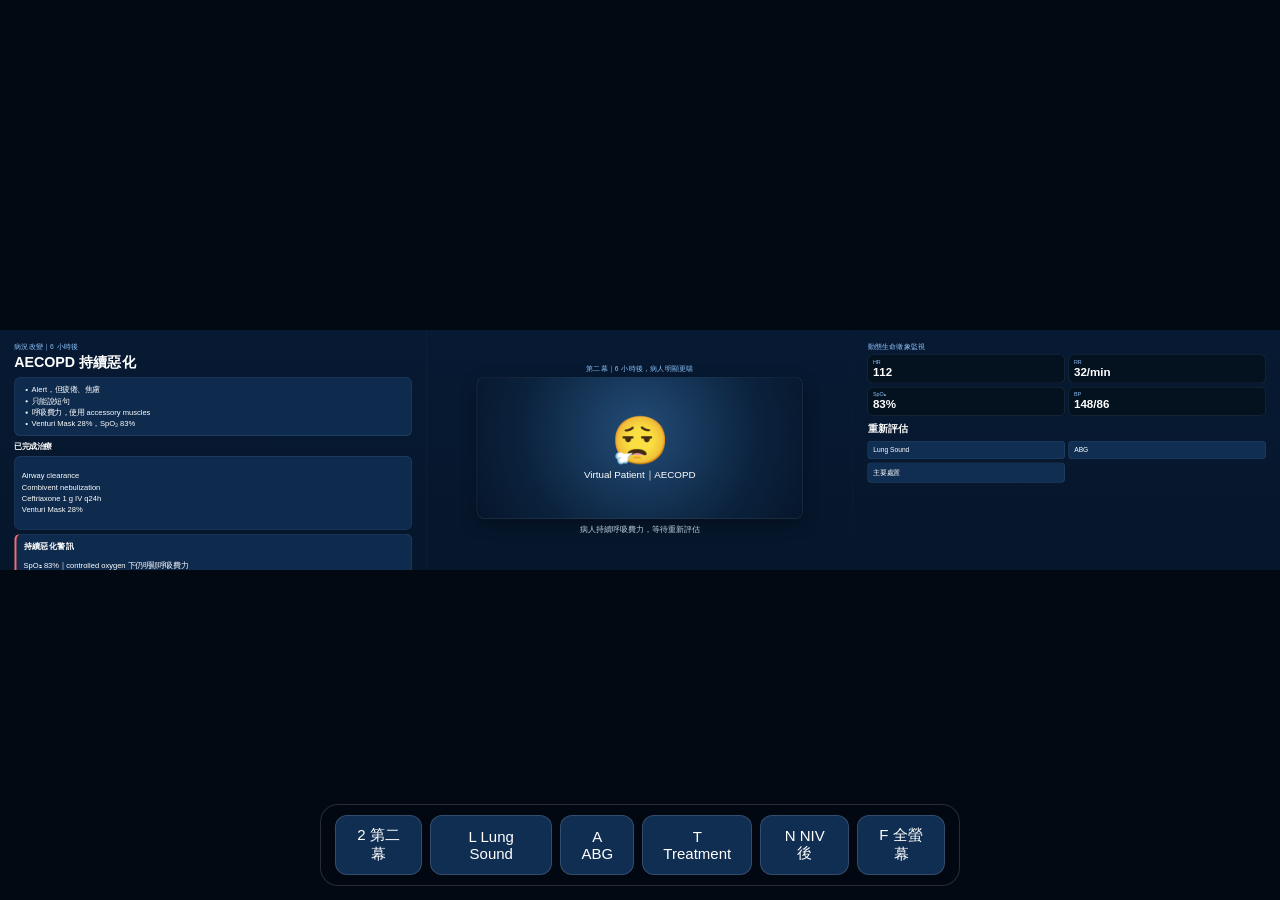
==== index.html @ d577e57d "Add Gener8 AECOPD web app v0.1" ====
<!doctype html>
<html lang="zh-Hant">
<head>
<meta charset="utf-8">
<meta name="viewport" content="width=device-width,initial-scale=1">
<title>SHH Gener8 · AECOPD Clinical Simulation</title>
<style>
:root{--bg:#071A33;--panel:#0B2545;--panel2:#102E52;--text:#fff;--muted:#BFD0E3;--accent:#4DA3FF;--ok:#52D273;--bad:#FF6B6B;--warn:#FFD166}
*{box-sizing:border-box}html,body{margin:0;width:100%;height:100%;background:#020913;color:var(--text);font-family:"Noto Sans TC","Microsoft JhengHei",Arial,sans-serif;overflow:hidden}
#viewport{position:fixed;inset:0;display:flex;align-items:center;justify-content:center;background:#020913}
#stage{width:5760px;height:1080px;display:grid;grid-template-columns:1920px 1920px 1920px;transform-origin:center center;background:var(--bg)}
.wall{height:1080px;padding:56px 64px;background:linear-gradient(180deg,var(--bg),#06162b);border-right:2px solid rgba(255,255,255,.08);position:relative;overflow:hidden}
.wall:last-child{border-right:0}.eyebrow{font-size:30px;color:#8FC5FF;letter-spacing:.08em;margin-bottom:14px}
h1{font-size:64px;line-height:1.12;margin:0 0 30px}h2{font-size:46px;margin:0 0 24px}h3{font-size:34px;margin:26px 0 18px}
p,li{font-size:34px;line-height:1.5}.muted{color:var(--muted)}ul{margin:0;padding-left:44px}
.card{background:rgba(16,46,82,.88);border:2px solid rgba(143,197,255,.2);border-radius:28px;padding:28px 32px;margin:18px 0}
.alert{border-left:10px solid var(--warn)}.danger{border-left:10px solid var(--bad)}
.centerbox{height:100%;display:flex;flex-direction:column;align-items:center;justify-content:center;text-align:center}
.patient{width:82%;height:66%;border-radius:34px;background:radial-gradient(circle at 50% 38%,#234d78,#0b223d 64%,#06162b);border:2px solid rgba(255,255,255,.14);display:flex;align-items:center;justify-content:center;box-shadow:0 24px 70px rgba(0,0,0,.35)}
.patient .avatar{font-size:210px;filter:grayscale(.1)}.caption{font-size:36px;color:var(--muted);margin-top:26px}
.monitor{display:grid;grid-template-columns:repeat(2,1fr);gap:18px;margin-bottom:28px}
.vital{background:#04111f;border:2px solid rgba(255,255,255,.12);border-radius:22px;padding:18px 22px}.vital span{display:block;color:#8FC5FF;font-size:24px}.vital strong{font-size:52px}
.actions{display:grid;grid-template-columns:1fr 1fr;gap:16px}.btn{font-size:30px;text-align:left;padding:22px 24px;border-radius:18px;border:2px solid rgba(143,197,255,.25);background:var(--panel2);color:#fff;cursor:pointer}
.btn:hover{border-color:var(--accent);transform:translateY(-1px)}.btn.correct{border-color:var(--ok);background:rgba(82,210,115,.12)}.btn.wrong{border-color:var(--bad);background:rgba(255,107,107,.12)}
.toolbar{position:fixed;left:50%;bottom:14px;transform:translateX(-50%);z-index:20;background:rgba(2,9,19,.88);backdrop-filter:blur(10px);border:1px solid rgba(255,255,255,.15);border-radius:18px;padding:10px 14px;display:flex;gap:8px}
.toolbar button{background:#102E52;color:#fff;border:1px solid rgba(255,255,255,.15);border-radius:12px;padding:10px 14px;font-size:15px;cursor:pointer}
.status{font-size:27px;color:#9FD1FF;margin-bottom:18px}.answer{font-size:28px;margin-top:16px;padding:14px 16px;border-radius:14px;background:rgba(255,255,255,.06)}
.hide{display:none}.badge{display:inline-block;padding:9px 16px;border-radius:999px;background:#12385f;color:#a8d4ff;font-size:24px;margin-right:10px}
@media(max-width:1200px){.toolbar{max-width:95vw;overflow:auto}}
</style>
</head>
<body>
<div id="viewport"><main id="stage">
<section id="left-wall" class="wall"></section>
<section id="center-wall" class="wall"></section>
<section id="right-wall" class="wall"></section>
</main></div>
<div class="toolbar">
<button onclick="setScene('overview')">2 第二幕</button>
<button onclick="setScene('lung')">L Lung Sound</button>
<button onclick="setScene('abg')">A ABG</button>
<button onclick="setScene('treatment')">T Treatment</button>
<button onclick="setScene('niv')">N NIV 後</button>
<button onclick="toggleFull()">F 全螢幕</button>
</div>
<script>
const S={
overview:{title:"第二幕｜6 小時後，病人明顯更喘",caption:"病人持續呼吸費力，等待重新評估"},
lung:{title:"Lung Sound 重新評估",caption:"播放呼吸音後，選擇最符合目前病況的描述"},
abg:{title:"ABG 判讀",caption:"病人持續呼吸費力，等待 ABG 判讀"},
treatment:{title:"主要處置",caption:"病人已呈現 ventilatory failure，進入主要處置"},
niv:{title:"NIV initiated",caption:"病人安靜休息，呼吸逐步平穩"}
};
const left=document.getElementById("left-wall"),center=document.getElementById("center-wall"),right=document.getElementById("right-wall"),stage=document.getElementById("stage");
function baseLeft(improved=false){
 if(improved)return '<div class="eyebrow">治療後狀態</div><h1>NIV 後病人逐步改善</h1><div class="card"><ul><li>呼吸頻率下降至 18–20/min</li><li>SpO₂ 上升至 90–93%</li><li>呼吸功下降、較能安穩休息</li></ul></div><h3>治療重點</h3><div class="card"><p>NIV ventilatory support<br>Repeat bronchodilator<br>Airway clearance<br>Repeat ABG / close monitoring<br>Prednisolone 40 mg PO daily × 5 days</p></div>';
 return '<div class="eyebrow">病況改變｜6 小時後</div><h1>AECOPD 持續惡化</h1><div class="card"><ul><li>Alert，但疲倦、焦慮</li><li>只能說短句</li><li>呼吸費力，使用 accessory muscles</li><li>Venturi Mask 28%，SpO₂ 83%</li></ul></div><h3>已完成治療</h3><div class="card"><p>Airway clearance<br>Combivent nebulization<br>Ceftriaxone 1 g IV q24h<br>Venturi Mask 28%</p></div><div class="card danger"><strong style="font-size:38px">持續惡化警訊</strong><p>SpO₂ 83%｜controlled oxygen 下仍明顯呼吸費力</p></div>';
}
function centerPanel(scene){
 const improved=scene==="niv";
 center.innerHTML='<div class="centerbox"><div class="eyebrow">'+S[scene].title+'</div><div class="patient"><div><div class="avatar">'+(improved?'😌':'😮‍💨')+'</div><div style="font-size:44px">'+(improved?'NIV full-face mask｜呼吸逐步平穩':'Virtual Patient｜AECOPD')+'</div></div></div><div class="caption">'+S[scene].caption+'</div></div>';
}
function monitor(improved=false){
 const vals=improved?[["HR","88"],["RR","19/min"],["SpO₂","92%"],["BP","136/78"]]:[["HR","112"],["RR","32/min"],["SpO₂","83%"],["BP","148/86"]];
 return '<div class="eyebrow">'+(improved?'NIV 後動態監測':'動態生命徵象監視')+'</div><div class="monitor">'+vals.map(v=>'<div class="vital"><span>'+v[0]+'</span><strong>'+v[1]+'</strong></div>').join("")+'</div>';
}
function overview(){right.innerHTML=monitor(false)+'<h2>重新評估</h2><div class="actions"><button class="btn" onclick="setScene(\'lung\')">Lung Sound</button><button class="btn" onclick="setScene(\'abg\')">ABG</button><button class="btn" onclick="setScene(\'treatment\')">主要處置</button></div>'}
function lung(){
 right.innerHTML=monitor(false)+'<h2>Lung Sound</h2><div class="status">選擇最符合目前病況的描述</div><div class="actions" id="lungOpts">'+[
 "Bilateral basal crackles",
 "Bilateral expiratory wheezing with decreased air entry",
 "Unilateral absent breath sound",
 "Inspiratory stridor"
 ].map((x,i)=>'<button class="btn" onclick="lungAns(this,'+i+')">'+x+'</button>').join("")+'</div><div id="lungFeedback" class="answer hide"></div>';
}
function lungAns(el,i){document.querySelectorAll("#lungOpts .btn").forEach(b=>b.classList.remove("correct","wrong"));const ok=i===1;el.classList.add(ok?"correct":"wrong");const f=document.getElementById("lungFeedback");f.classList.remove("hide");f.innerHTML=ok?"✓ 正確：Bilateral expiratory wheezing with decreased air entry":"✕ 再評估目前 AECOPD 惡化的氣流受限表現。"}
function abg(){
 right.innerHTML=monitor(false)+'<h2>ABG</h2><div class="card"><p><span class="badge">pH 7.30</span><span class="badge">PaCO₂ 68</span><span class="badge">PaO₂ 52</span><span class="badge">HCO₃⁻ 34</span><span class="badge">SaO₂ 83%</span></p></div><div class="actions" id="abgOpts">'+[
 "Compensated chronic respiratory acidosis",
 "Acute-on-chronic hypercapnic respiratory failure with respiratory acidosis",
 "Acute hypoxemic respiratory failure",
 "Compensated chronic metabolic acidosis"
 ].map((x,i)=>'<button class="btn" onclick="abgAns(this,'+i+')">'+x+'</button>').join("")+'</div><div id="abgFeedback" class="answer hide"></div>';
}
function abgAns(el,i){document.querySelectorAll("#abgOpts .btn").forEach(b=>b.classList.remove("correct","wrong"));const ok=i===1;el.classList.add(ok?"correct":"wrong");const f=document.getElementById("abgFeedback");f.classList.remove("hide");f.innerHTML=ok?"✓ Acute-on-chronic hypercapnic respiratory failure with respiratory acidosis":"✕ 請重新整合 pH、PaCO₂ 與 HCO₃⁻。"}
const tx=[
["第二輪支擴",1],["做 EKG / 檢查 BNP level",0],["Airway clearance",1],["Follow ABG",2],
["Non-Rebreathing Mask",0],["Non-invasive Ventilation",1],["High-Flow Oxygen nasal cannula",0],["Prednisolone 40 mg PO once daily × 5 days",1]
];
let selected=new Set();
function treatment(){
 selected.clear();right.innerHTML=monitor(false)+'<h2>主要處置</h2><div class="status">請選擇目前優先處置。</div><div class="actions" id="txOpts">'+tx.map((x,i)=>'<button class="btn" onclick="txAns(this,'+i+')">'+x[0]+'</button>').join("")+'</div><div id="txFeedback" class="answer">需選出 4 項核心處置。</div>';
}
function txAns(el,i){
 if(tx[i][1]===2){el.classList.toggle("correct");document.getElementById("txFeedback").innerHTML="Follow-up ABG 為 NIV 後重要重新評估步驟。";return}
 if(tx[i][1]===1){selected.add(i);el.classList.add("correct")}else{el.classList.add("wrong")}
 if(selected.size===4){document.getElementById("txFeedback").innerHTML="✓ 核心處置完成：第二輪支擴、Airway clearance、NIV、Prednisolone。即將進入 NIV 後狀態。";setTimeout(()=>setScene("niv"),1200)}
}
function niv(){
 right.innerHTML=monitor(true)+'<h2>Confirmed orders</h2><div class="card"><p>✓ Initiate NIV<br>✓ Repeat bronchodilator<br>✓ Airway clearance<br>✓ Follow-up ABG / close monitoring<br>✓ Prednisolone 40 mg PO daily × 5 days</p></div>';
}
function setScene(scene){
 left.innerHTML=baseLeft(scene==="niv");centerPanel(scene);
 if(scene==="overview")overview();if(scene==="lung")lung();if(scene==="abg")abg();if(scene==="treatment")treatment();if(scene==="niv")niv();
}
function scale(){const s=Math.min(innerWidth/5760,innerHeight/1080);stage.style.transform="scale("+s+")"}
function toggleFull(){if(!document.fullscreenElement)document.documentElement.requestFullscreen?.();else document.exitFullscreen?.()}
addEventListener("resize",scale);addEventListener("keydown",e=>{const k=e.key.toLowerCase();if(k==="2")setScene("overview");if(k==="l")setScene("lung");if(k==="a")setScene("abg");if(k==="t")setScene("treatment");if(k==="n")setScene("niv");if(k==="f")toggleFull()});
scale();setScene("overview");
</script>
</body></html>
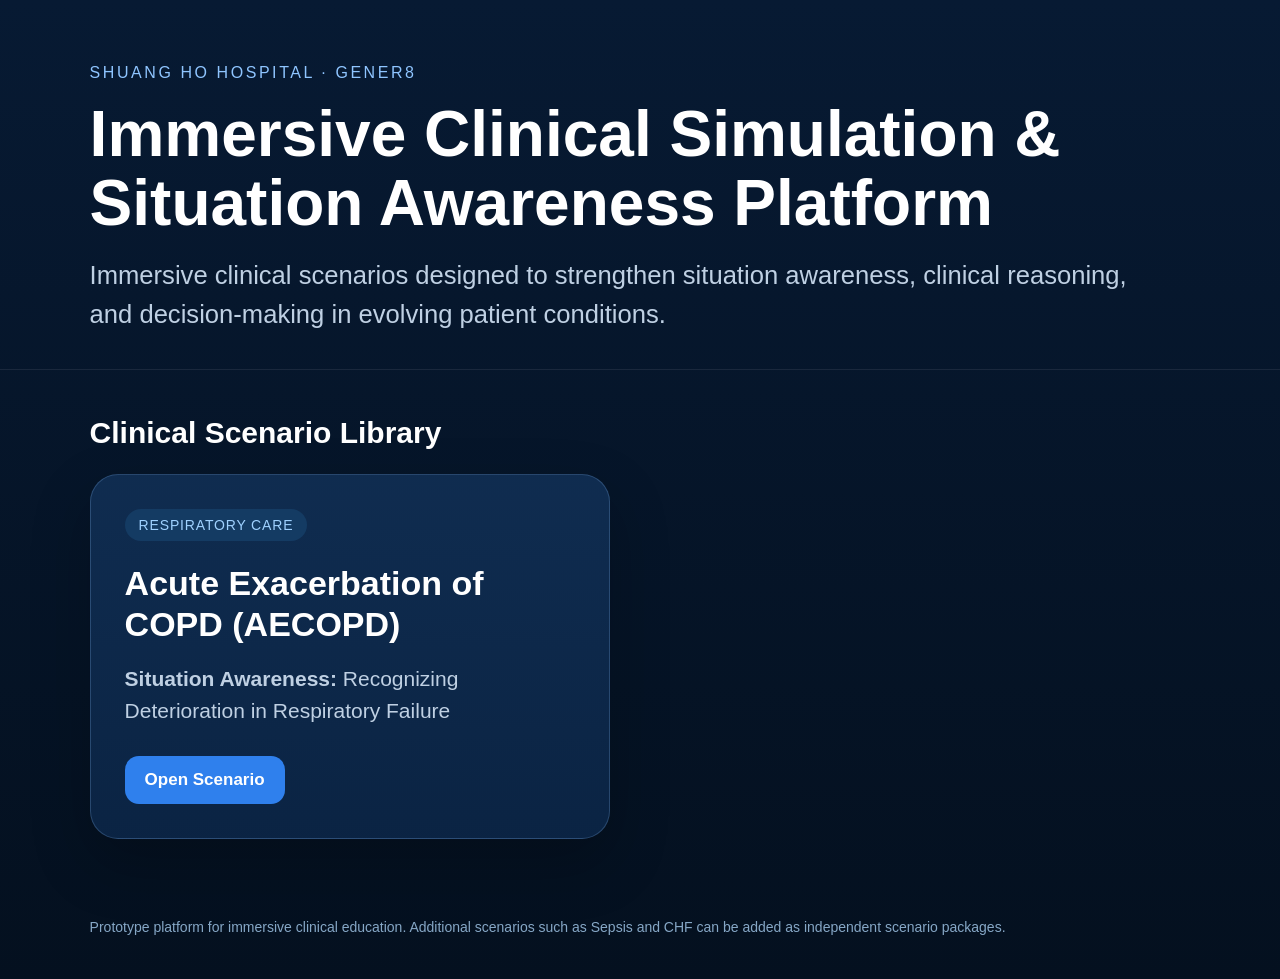
==== commit ee60dc77: "Create scenario library homepage with AECOPD card" ====
--- a/index.html
+++ b/index.html
@@ -1,111 +1,50 @@
 <!doctype html>
-<html lang="zh-Hant">
+<html lang="en">
 <head>
 <meta charset="utf-8">
 <meta name="viewport" content="width=device-width,initial-scale=1">
-<title>SHH Gener8 · AECOPD Clinical Simulation</title>
+<title>Immersive Clinical Simulation & Situation Awareness Platform</title>
 <style>
-:root{--bg:#071A33;--panel:#0B2545;--panel2:#102E52;--text:#fff;--muted:#BFD0E3;--accent:#4DA3FF;--ok:#52D273;--bad:#FF6B6B;--warn:#FFD166}
-*{box-sizing:border-box}html,body{margin:0;width:100%;height:100%;background:#020913;color:var(--text);font-family:"Noto Sans TC","Microsoft JhengHei",Arial,sans-serif;overflow:hidden}
-#viewport{position:fixed;inset:0;display:flex;align-items:center;justify-content:center;background:#020913}
-#stage{width:5760px;height:1080px;display:grid;grid-template-columns:1920px 1920px 1920px;transform-origin:center center;background:var(--bg)}
-.wall{height:1080px;padding:56px 64px;background:linear-gradient(180deg,var(--bg),#06162b);border-right:2px solid rgba(255,255,255,.08);position:relative;overflow:hidden}
-.wall:last-child{border-right:0}.eyebrow{font-size:30px;color:#8FC5FF;letter-spacing:.08em;margin-bottom:14px}
-h1{font-size:64px;line-height:1.12;margin:0 0 30px}h2{font-size:46px;margin:0 0 24px}h3{font-size:34px;margin:26px 0 18px}
-p,li{font-size:34px;line-height:1.5}.muted{color:var(--muted)}ul{margin:0;padding-left:44px}
-.card{background:rgba(16,46,82,.88);border:2px solid rgba(143,197,255,.2);border-radius:28px;padding:28px 32px;margin:18px 0}
-.alert{border-left:10px solid var(--warn)}.danger{border-left:10px solid var(--bad)}
-.centerbox{height:100%;display:flex;flex-direction:column;align-items:center;justify-content:center;text-align:center}
-.patient{width:82%;height:66%;border-radius:34px;background:radial-gradient(circle at 50% 38%,#234d78,#0b223d 64%,#06162b);border:2px solid rgba(255,255,255,.14);display:flex;align-items:center;justify-content:center;box-shadow:0 24px 70px rgba(0,0,0,.35)}
-.patient .avatar{font-size:210px;filter:grayscale(.1)}.caption{font-size:36px;color:var(--muted);margin-top:26px}
-.monitor{display:grid;grid-template-columns:repeat(2,1fr);gap:18px;margin-bottom:28px}
-.vital{background:#04111f;border:2px solid rgba(255,255,255,.12);border-radius:22px;padding:18px 22px}.vital span{display:block;color:#8FC5FF;font-size:24px}.vital strong{font-size:52px}
-.actions{display:grid;grid-template-columns:1fr 1fr;gap:16px}.btn{font-size:30px;text-align:left;padding:22px 24px;border-radius:18px;border:2px solid rgba(143,197,255,.25);background:var(--panel2);color:#fff;cursor:pointer}
-.btn:hover{border-color:var(--accent);transform:translateY(-1px)}.btn.correct{border-color:var(--ok);background:rgba(82,210,115,.12)}.btn.wrong{border-color:var(--bad);background:rgba(255,107,107,.12)}
-.toolbar{position:fixed;left:50%;bottom:14px;transform:translateX(-50%);z-index:20;background:rgba(2,9,19,.88);backdrop-filter:blur(10px);border:1px solid rgba(255,255,255,.15);border-radius:18px;padding:10px 14px;display:flex;gap:8px}
-.toolbar button{background:#102E52;color:#fff;border:1px solid rgba(255,255,255,.15);border-radius:12px;padding:10px 14px;font-size:15px;cursor:pointer}
-.status{font-size:27px;color:#9FD1FF;margin-bottom:18px}.answer{font-size:28px;margin-top:16px;padding:14px 16px;border-radius:14px;background:rgba(255,255,255,.06)}
-.hide{display:none}.badge{display:inline-block;padding:9px 16px;border-radius:999px;background:#12385f;color:#a8d4ff;font-size:24px;margin-right:10px}
-@media(max-width:1200px){.toolbar{max-width:95vw;overflow:auto}}
+:root{--bg:#071A33;--panel:#0B2545;--panel2:#102E52;--text:#fff;--muted:#BFD0E3;--accent:#4DA3FF}
+*{box-sizing:border-box}
+html,body{margin:0;min-height:100%;background:linear-gradient(180deg,#071A33 0%,#04101f 100%);color:var(--text);font-family:Inter,"Segoe UI","Noto Sans TC","Microsoft JhengHei",Arial,sans-serif}
+body{padding:0}
+header{padding:64px 7vw 36px;border-bottom:1px solid rgba(255,255,255,.08)}
+.brand{font-size:16px;letter-spacing:.16em;text-transform:uppercase;color:#8FC5FF;margin-bottom:18px}
+h1{font-size:clamp(40px,5vw,76px);line-height:1.08;margin:0 0 18px;max-width:1200px}
+.subtitle{font-size:clamp(20px,2vw,30px);line-height:1.5;color:var(--muted);max-width:1050px}
+main{padding:46px 7vw 80px}
+.section-title{font-size:30px;margin:0 0 24px}
+.grid{display:grid;grid-template-columns:repeat(auto-fit,minmax(340px,520px));gap:28px}
+.card{display:flex;flex-direction:column;min-height:340px;padding:34px;border-radius:28px;background:linear-gradient(180deg,rgba(16,46,82,.96),rgba(11,37,69,.96));border:1px solid rgba(143,197,255,.22);box-shadow:0 24px 60px rgba(0,0,0,.22)}
+.tag{display:inline-block;align-self:flex-start;padding:8px 14px;border-radius:999px;background:#143b63;color:#9fd1ff;font-size:14px;letter-spacing:.06em;margin-bottom:22px}
+.card h2{font-size:34px;line-height:1.2;margin:0 0 18px}
+.card p{font-size:21px;line-height:1.55;color:var(--muted);margin:0 0 28px}
+.spacer{flex:1}
+.btn{display:inline-flex;align-items:center;justify-content:center;align-self:flex-start;text-decoration:none;color:white;background:#2F80ED;border-radius:14px;padding:14px 20px;font-size:17px;font-weight:700}
+.btn:hover{background:#3d8df7}
+.placeholder{opacity:.45;border-style:dashed}
+footer{padding:0 7vw 44px;color:#86a7c6;font-size:14px}
 </style>
 </head>
 <body>
-<div id="viewport"><main id="stage">
-<section id="left-wall" class="wall"></section>
-<section id="center-wall" class="wall"></section>
-<section id="right-wall" class="wall"></section>
-</main></div>
-<div class="toolbar">
-<button onclick="setScene('overview')">2 第二幕</button>
-<button onclick="setScene('lung')">L Lung Sound</button>
-<button onclick="setScene('abg')">A ABG</button>
-<button onclick="setScene('treatment')">T Treatment</button>
-<button onclick="setScene('niv')">N NIV 後</button>
-<button onclick="toggleFull()">F 全螢幕</button>
-</div>
-<script>
-const S={
-overview:{title:"第二幕｜6 小時後，病人明顯更喘",caption:"病人持續呼吸費力，等待重新評估"},
-lung:{title:"Lung Sound 重新評估",caption:"播放呼吸音後，選擇最符合目前病況的描述"},
-abg:{title:"ABG 判讀",caption:"病人持續呼吸費力，等待 ABG 判讀"},
-treatment:{title:"主要處置",caption:"病人已呈現 ventilatory failure，進入主要處置"},
-niv:{title:"NIV initiated",caption:"病人安靜休息，呼吸逐步平穩"}
-};
-const left=document.getElementById("left-wall"),center=document.getElementById("center-wall"),right=document.getElementById("right-wall"),stage=document.getElementById("stage");
-function baseLeft(improved=false){
- if(improved)return '<div class="eyebrow">治療後狀態</div><h1>NIV 後病人逐步改善</h1><div class="card"><ul><li>呼吸頻率下降至 18–20/min</li><li>SpO₂ 上升至 90–93%</li><li>呼吸功下降、較能安穩休息</li></ul></div><h3>治療重點</h3><div class="card"><p>NIV ventilatory support<br>Repeat bronchodilator<br>Airway clearance<br>Repeat ABG / close monitoring<br>Prednisolone 40 mg PO daily × 5 days</p></div>';
- return '<div class="eyebrow">病況改變｜6 小時後</div><h1>AECOPD 持續惡化</h1><div class="card"><ul><li>Alert，但疲倦、焦慮</li><li>只能說短句</li><li>呼吸費力，使用 accessory muscles</li><li>Venturi Mask 28%，SpO₂ 83%</li></ul></div><h3>已完成治療</h3><div class="card"><p>Airway clearance<br>Combivent nebulization<br>Ceftriaxone 1 g IV q24h<br>Venturi Mask 28%</p></div><div class="card danger"><strong style="font-size:38px">持續惡化警訊</strong><p>SpO₂ 83%｜controlled oxygen 下仍明顯呼吸費力</p></div>';
-}
-function centerPanel(scene){
- const improved=scene==="niv";
- center.innerHTML='<div class="centerbox"><div class="eyebrow">'+S[scene].title+'</div><div class="patient"><div><div class="avatar">'+(improved?'😌':'😮‍💨')+'</div><div style="font-size:44px">'+(improved?'NIV full-face mask｜呼吸逐步平穩':'Virtual Patient｜AECOPD')+'</div></div></div><div class="caption">'+S[scene].caption+'</div></div>';
-}
-function monitor(improved=false){
- const vals=improved?[["HR","88"],["RR","19/min"],["SpO₂","92%"],["BP","136/78"]]:[["HR","112"],["RR","32/min"],["SpO₂","83%"],["BP","148/86"]];
- return '<div class="eyebrow">'+(improved?'NIV 後動態監測':'動態生命徵象監視')+'</div><div class="monitor">'+vals.map(v=>'<div class="vital"><span>'+v[0]+'</span><strong>'+v[1]+'</strong></div>').join("")+'</div>';
-}
-function overview(){right.innerHTML=monitor(false)+'<h2>重新評估</h2><div class="actions"><button class="btn" onclick="setScene(\'lung\')">Lung Sound</button><button class="btn" onclick="setScene(\'abg\')">ABG</button><button class="btn" onclick="setScene(\'treatment\')">主要處置</button></div>'}
-function lung(){
- right.innerHTML=monitor(false)+'<h2>Lung Sound</h2><div class="status">選擇最符合目前病況的描述</div><div class="actions" id="lungOpts">'+[
- "Bilateral basal crackles",
- "Bilateral expiratory wheezing with decreased air entry",
- "Unilateral absent breath sound",
- "Inspiratory stridor"
- ].map((x,i)=>'<button class="btn" onclick="lungAns(this,'+i+')">'+x+'</button>').join("")+'</div><div id="lungFeedback" class="answer hide"></div>';
-}
-function lungAns(el,i){document.querySelectorAll("#lungOpts .btn").forEach(b=>b.classList.remove("correct","wrong"));const ok=i===1;el.classList.add(ok?"correct":"wrong");const f=document.getElementById("lungFeedback");f.classList.remove("hide");f.innerHTML=ok?"✓ 正確：Bilateral expiratory wheezing with decreased air entry":"✕ 再評估目前 AECOPD 惡化的氣流受限表現。"}
-function abg(){
- right.innerHTML=monitor(false)+'<h2>ABG</h2><div class="card"><p><span class="badge">pH 7.30</span><span class="badge">PaCO₂ 68</span><span class="badge">PaO₂ 52</span><span class="badge">HCO₃⁻ 34</span><span class="badge">SaO₂ 83%</span></p></div><div class="actions" id="abgOpts">'+[
- "Compensated chronic respiratory acidosis",
- "Acute-on-chronic hypercapnic respiratory failure with respiratory acidosis",
- "Acute hypoxemic respiratory failure",
- "Compensated chronic metabolic acidosis"
- ].map((x,i)=>'<button class="btn" onclick="abgAns(this,'+i+')">'+x+'</button>').join("")+'</div><div id="abgFeedback" class="answer hide"></div>';
-}
-function abgAns(el,i){document.querySelectorAll("#abgOpts .btn").forEach(b=>b.classList.remove("correct","wrong"));const ok=i===1;el.classList.add(ok?"correct":"wrong");const f=document.getElementById("abgFeedback");f.classList.remove("hide");f.innerHTML=ok?"✓ Acute-on-chronic hypercapnic respiratory failure with respiratory acidosis":"✕ 請重新整合 pH、PaCO₂ 與 HCO₃⁻。"}
-const tx=[
-["第二輪支擴",1],["做 EKG / 檢查 BNP level",0],["Airway clearance",1],["Follow ABG",2],
-["Non-Rebreathing Mask",0],["Non-invasive Ventilation",1],["High-Flow Oxygen nasal cannula",0],["Prednisolone 40 mg PO once daily × 5 days",1]
-];
-let selected=new Set();
-function treatment(){
- selected.clear();right.innerHTML=monitor(false)+'<h2>主要處置</h2><div class="status">請選擇目前優先處置。</div><div class="actions" id="txOpts">'+tx.map((x,i)=>'<button class="btn" onclick="txAns(this,'+i+')">'+x[0]+'</button>').join("")+'</div><div id="txFeedback" class="answer">需選出 4 項核心處置。</div>';
-}
-function txAns(el,i){
- if(tx[i][1]===2){el.classList.toggle("correct");document.getElementById("txFeedback").innerHTML="Follow-up ABG 為 NIV 後重要重新評估步驟。";return}
- if(tx[i][1]===1){selected.add(i);el.classList.add("correct")}else{el.classList.add("wrong")}
- if(selected.size===4){document.getElementById("txFeedback").innerHTML="✓ 核心處置完成：第二輪支擴、Airway clearance、NIV、Prednisolone。即將進入 NIV 後狀態。";setTimeout(()=>setScene("niv"),1200)}
-}
-function niv(){
- right.innerHTML=monitor(true)+'<h2>Confirmed orders</h2><div class="card"><p>✓ Initiate NIV<br>✓ Repeat bronchodilator<br>✓ Airway clearance<br>✓ Follow-up ABG / close monitoring<br>✓ Prednisolone 40 mg PO daily × 5 days</p></div>';
-}
-function setScene(scene){
- left.innerHTML=baseLeft(scene==="niv");centerPanel(scene);
- if(scene==="overview")overview();if(scene==="lung")lung();if(scene==="abg")abg();if(scene==="treatment")treatment();if(scene==="niv")niv();
-}
-function scale(){const s=Math.min(innerWidth/5760,innerHeight/1080);stage.style.transform="scale("+s+")"}
-function toggleFull(){if(!document.fullscreenElement)document.documentElement.requestFullscreen?.();else document.exitFullscreen?.()}
-addEventListener("resize",scale);addEventListener("keydown",e=>{const k=e.key.toLowerCase();if(k==="2")setScene("overview");if(k==="l")setScene("lung");if(k==="a")setScene("abg");if(k==="t")setScene("treatment");if(k==="n")setScene("niv");if(k==="f")toggleFull()});
-scale();setScene("overview");
-</script>
-</body></html>+<header>
+  <div class="brand">Shuang Ho Hospital · Gener8</div>
+  <h1>Immersive Clinical Simulation & Situation Awareness Platform</h1>
+  <div class="subtitle">Immersive clinical scenarios designed to strengthen situation awareness, clinical reasoning, and decision-making in evolving patient conditions.</div>
+</header>
+<main>
+  <h2 class="section-title">Clinical Scenario Library</h2>
+  <div class="grid">
+    <article class="card">
+      <div class="tag">RESPIRATORY CARE</div>
+      <h2>Acute Exacerbation of COPD (AECOPD)</h2>
+      <p><strong>Situation Awareness:</strong> Recognizing Deterioration in Respiratory Failure</p>
+      <div class="spacer"></div>
+      <a class="btn" href="scenarios/aecopd/index.html">Open Scenario</a>
+    </article>
+  </div>
+</main>
+<footer>Prototype platform for immersive clinical education. Additional scenarios such as Sepsis and CHF can be added as independent scenario packages.</footer>
+</body>
+</html>
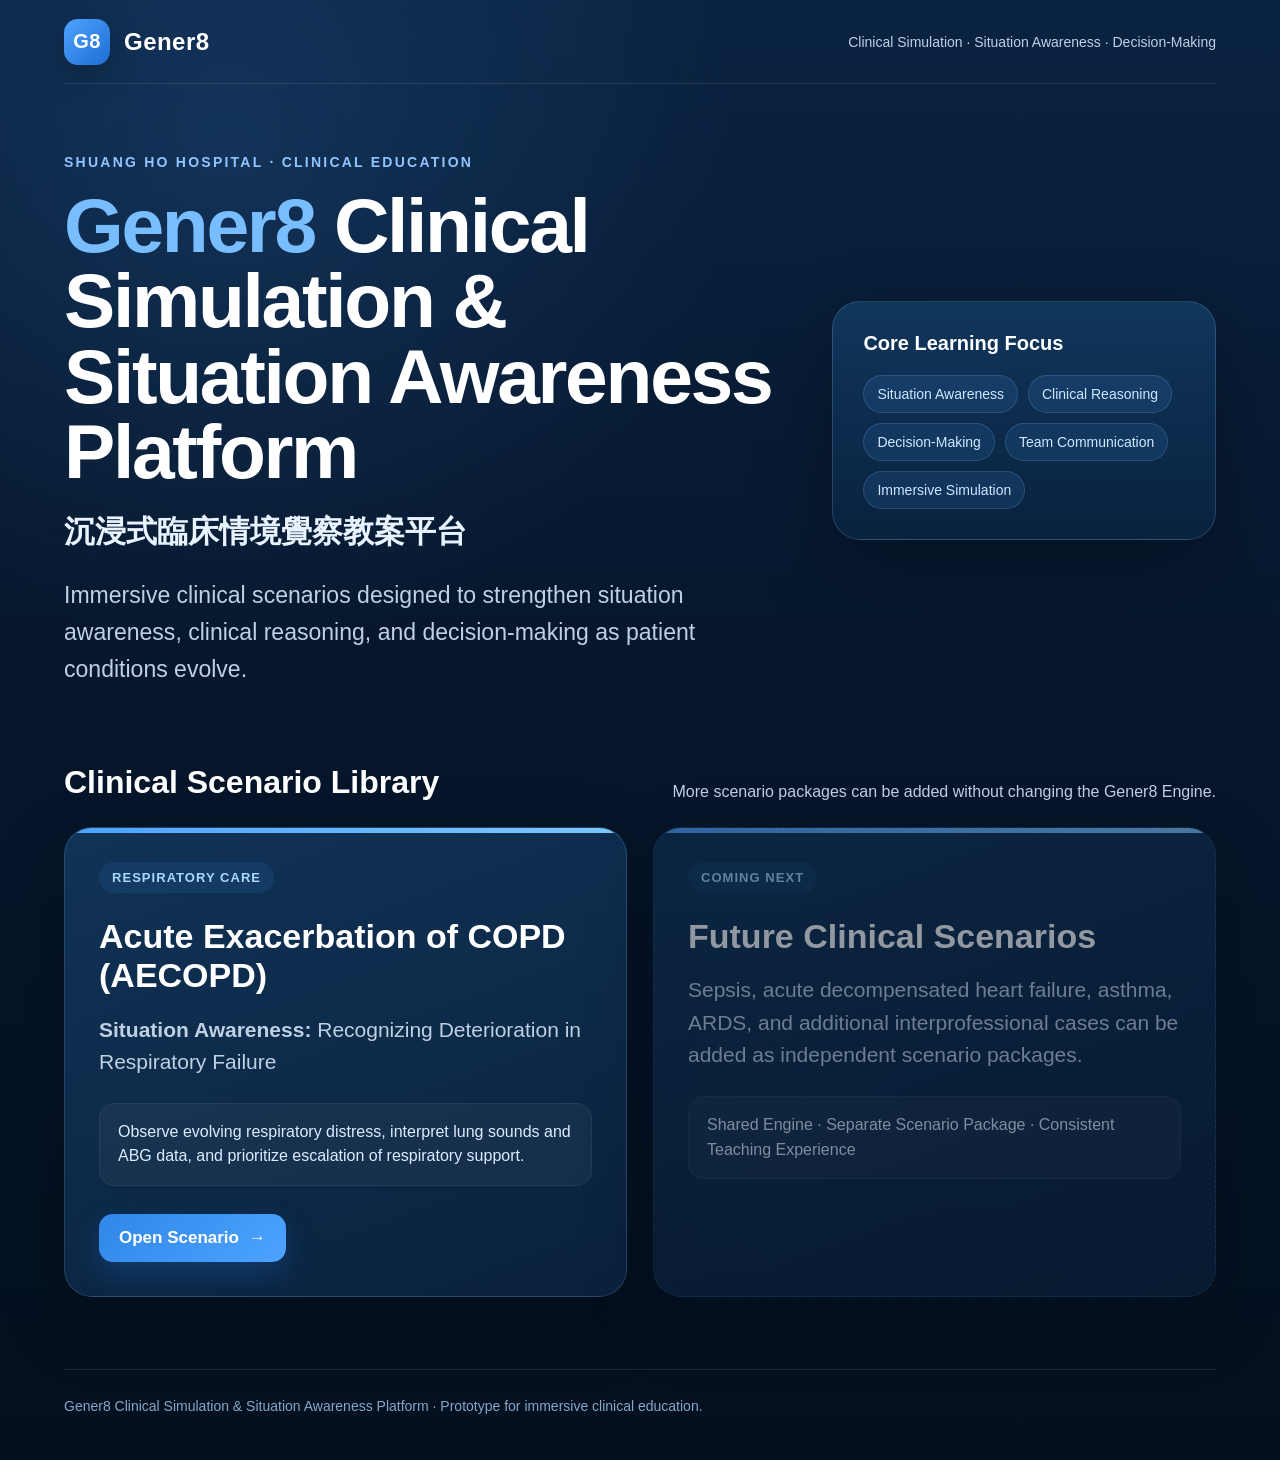
==== commit 7eedbe5b: "Redesign Gener8 platform homepage and branding" ====
--- a/index.html
+++ b/index.html
@@ -3,48 +3,172 @@
 <head>
 <meta charset="utf-8">
 <meta name="viewport" content="width=device-width,initial-scale=1">
-<title>Immersive Clinical Simulation & Situation Awareness Platform</title>
+<title>Gener8 Clinical Simulation & Situation Awareness Platform</title>
 <style>
-:root{--bg:#071A33;--panel:#0B2545;--panel2:#102E52;--text:#fff;--muted:#BFD0E3;--accent:#4DA3FF}
+:root{
+  --bg:#06162b;
+  --bg2:#0a2342;
+  --panel:#0d2c50;
+  --panel2:#12395f;
+  --text:#ffffff;
+  --muted:#bfd0e3;
+  --soft:#8fc5ff;
+  --accent:#4da3ff;
+  --accent2:#78bdff;
+  --line:rgba(255,255,255,.10);
+}
 *{box-sizing:border-box}
-html,body{margin:0;min-height:100%;background:linear-gradient(180deg,#071A33 0%,#04101f 100%);color:var(--text);font-family:Inter,"Segoe UI","Noto Sans TC","Microsoft JhengHei",Arial,sans-serif}
-body{padding:0}
-header{padding:64px 7vw 36px;border-bottom:1px solid rgba(255,255,255,.08)}
-.brand{font-size:16px;letter-spacing:.16em;text-transform:uppercase;color:#8FC5FF;margin-bottom:18px}
-h1{font-size:clamp(40px,5vw,76px);line-height:1.08;margin:0 0 18px;max-width:1200px}
-.subtitle{font-size:clamp(20px,2vw,30px);line-height:1.5;color:var(--muted);max-width:1050px}
-main{padding:46px 7vw 80px}
-.section-title{font-size:30px;margin:0 0 24px}
-.grid{display:grid;grid-template-columns:repeat(auto-fit,minmax(340px,520px));gap:28px}
-.card{display:flex;flex-direction:column;min-height:340px;padding:34px;border-radius:28px;background:linear-gradient(180deg,rgba(16,46,82,.96),rgba(11,37,69,.96));border:1px solid rgba(143,197,255,.22);box-shadow:0 24px 60px rgba(0,0,0,.22)}
-.tag{display:inline-block;align-self:flex-start;padding:8px 14px;border-radius:999px;background:#143b63;color:#9fd1ff;font-size:14px;letter-spacing:.06em;margin-bottom:22px}
-.card h2{font-size:34px;line-height:1.2;margin:0 0 18px}
-.card p{font-size:21px;line-height:1.55;color:var(--muted);margin:0 0 28px}
+html,body{
+  margin:0;
+  min-height:100%;
+  background:
+    radial-gradient(circle at 18% 10%,rgba(77,163,255,.14),transparent 30%),
+    linear-gradient(180deg,var(--bg2) 0%,var(--bg) 48%,#04101f 100%);
+  color:var(--text);
+  font-family:Inter,"Segoe UI","Noto Sans TC","Microsoft JhengHei",Arial,sans-serif;
+}
+body{min-height:100vh}
+.shell{max-width:1500px;margin:0 auto;padding:0 5vw}
+nav{
+  display:flex;align-items:center;justify-content:space-between;
+  min-height:84px;border-bottom:1px solid var(--line)
+}
+.logo{display:flex;align-items:center;gap:14px;font-weight:800;font-size:24px;letter-spacing:.02em}
+.logo-mark{
+  width:46px;height:46px;border-radius:14px;display:grid;place-items:center;
+  background:linear-gradient(135deg,#4da3ff,#1d6ed1);
+  box-shadow:0 10px 30px rgba(0,0,0,.22)
+}
+.logo-mark span{font-size:20px}
+.nav-note{font-size:14px;color:var(--muted)}
+.hero{
+  display:grid;grid-template-columns:minmax(0,1.3fr) minmax(320px,.7fr);
+  gap:56px;align-items:center;padding:70px 0 56px
+}
+.kicker{
+  color:var(--soft);font-size:14px;font-weight:700;letter-spacing:.16em;
+  text-transform:uppercase;margin-bottom:18px
+}
+h1{font-size:clamp(52px,6vw,92px);line-height:.98;margin:0 0 22px;letter-spacing:-.03em}
+h1 .brand-accent{color:var(--accent2)}
+.zh-title{font-size:clamp(24px,2.4vw,38px);font-weight:750;margin-bottom:24px;color:#e8f3ff}
+.lead{font-size:clamp(19px,1.8vw,27px);line-height:1.6;color:var(--muted);max-width:980px;margin:0}
+.hero-panel{
+  background:linear-gradient(180deg,rgba(18,57,95,.92),rgba(9,34,63,.96));
+  border:1px solid rgba(143,197,255,.20);border-radius:28px;padding:30px;
+  box-shadow:0 30px 80px rgba(0,0,0,.28)
+}
+.hero-panel h3{font-size:20px;margin:0 0 20px}
+.pill-row{display:flex;flex-wrap:wrap;gap:10px}
+.pill{
+  padding:10px 13px;border-radius:999px;background:rgba(77,163,255,.12);
+  border:1px solid rgba(143,197,255,.18);color:#cfe8ff;font-size:14px
+}
+main{padding:20px 0 72px}
+.section-head{display:flex;align-items:end;justify-content:space-between;gap:24px;margin-bottom:26px}
+.section-head h2{font-size:32px;margin:0}
+.section-head p{margin:0;color:var(--muted);font-size:16px}
+.grid{display:grid;grid-template-columns:repeat(auto-fit,minmax(360px,1fr));gap:26px}
+.card{
+  position:relative;overflow:hidden;min-height:360px;padding:34px;
+  border-radius:28px;background:linear-gradient(160deg,rgba(17,52,88,.98),rgba(10,34,62,.98));
+  border:1px solid rgba(143,197,255,.18);box-shadow:0 24px 70px rgba(0,0,0,.22);
+  display:flex;flex-direction:column
+}
+.card:before{
+  content:"";position:absolute;inset:0 auto auto 0;width:100%;height:5px;
+  background:linear-gradient(90deg,#4da3ff,#7ec7ff)
+}
+.tag{
+  display:inline-flex;align-self:flex-start;padding:8px 13px;border-radius:999px;
+  background:#143b63;color:#a9d7ff;font-size:13px;font-weight:800;letter-spacing:.08em;
+  margin-bottom:24px
+}
+.card h3{font-size:34px;line-height:1.16;margin:0 0 18px}
+.card p{font-size:21px;line-height:1.55;color:var(--muted);margin:0 0 22px}
+.card .focus{
+  margin-top:2px;padding:16px 18px;border-radius:16px;background:rgba(255,255,255,.045);
+  border:1px solid rgba(255,255,255,.06);color:#dcecff;font-size:16px;line-height:1.55
+}
 .spacer{flex:1}
-.btn{display:inline-flex;align-items:center;justify-content:center;align-self:flex-start;text-decoration:none;color:white;background:#2F80ED;border-radius:14px;padding:14px 20px;font-size:17px;font-weight:700}
-.btn:hover{background:#3d8df7}
-.placeholder{opacity:.45;border-style:dashed}
-footer{padding:0 7vw 44px;color:#86a7c6;font-size:14px}
+.btn{
+  margin-top:28px;display:inline-flex;align-items:center;gap:10px;align-self:flex-start;
+  text-decoration:none;color:#fff;background:linear-gradient(135deg,#3187e7,#4da3ff);
+  border-radius:14px;padding:14px 20px;font-size:17px;font-weight:800;
+  box-shadow:0 12px 28px rgba(32,120,219,.25)
+}
+.btn:hover{filter:brightness(1.08)}
+.future-card{opacity:.56;border-style:dashed}
+footer{border-top:1px solid var(--line);padding:28px 0 46px;color:#86a7c6;font-size:14px}
+@media(max-width:900px){
+  .hero{grid-template-columns:1fr;gap:30px;padding-top:50px}
+  .hero-panel{max-width:620px}
+  .section-head{align-items:flex-start;flex-direction:column}
+  .nav-note{display:none}
+}
 </style>
 </head>
 <body>
-<header>
-  <div class="brand">Shuang Ho Hospital · Gener8</div>
-  <h1>Immersive Clinical Simulation & Situation Awareness Platform</h1>
-  <div class="subtitle">Immersive clinical scenarios designed to strengthen situation awareness, clinical reasoning, and decision-making in evolving patient conditions.</div>
-</header>
-<main>
-  <h2 class="section-title">Clinical Scenario Library</h2>
-  <div class="grid">
-    <article class="card">
-      <div class="tag">RESPIRATORY CARE</div>
-      <h2>Acute Exacerbation of COPD (AECOPD)</h2>
-      <p><strong>Situation Awareness:</strong> Recognizing Deterioration in Respiratory Failure</p>
-      <div class="spacer"></div>
-      <a class="btn" href="scenarios/aecopd/index.html">Open Scenario</a>
-    </article>
-  </div>
-</main>
-<footer>Prototype platform for immersive clinical education. Additional scenarios such as Sepsis and CHF can be added as independent scenario packages.</footer>
+<div class="shell">
+  <nav>
+    <div class="logo">
+      <div class="logo-mark"><span>G8</span></div>
+      <div>Gener8</div>
+    </div>
+    <div class="nav-note">Clinical Simulation · Situation Awareness · Decision-Making</div>
+  </nav>
+
+  <header class="hero">
+    <div>
+      <div class="kicker">Shuang Ho Hospital · Clinical Education</div>
+      <h1><span class="brand-accent">Gener8</span> Clinical Simulation &amp; Situation Awareness Platform</h1>
+      <div class="zh-title">沉浸式臨床情境覺察教案平台</div>
+      <p class="lead">Immersive clinical scenarios designed to strengthen situation awareness, clinical reasoning, and decision-making as patient conditions evolve.</p>
+    </div>
+    <aside class="hero-panel">
+      <h3>Core Learning Focus</h3>
+      <div class="pill-row">
+        <span class="pill">Situation Awareness</span>
+        <span class="pill">Clinical Reasoning</span>
+        <span class="pill">Decision-Making</span>
+        <span class="pill">Team Communication</span>
+        <span class="pill">Immersive Simulation</span>
+      </div>
+    </aside>
+  </header>
+
+  <main>
+    <div class="section-head">
+      <div>
+        <h2>Clinical Scenario Library</h2>
+      </div>
+      <p>More scenario packages can be added without changing the Gener8 Engine.</p>
+    </div>
+
+    <div class="grid">
+      <article class="card">
+        <div class="tag">RESPIRATORY CARE</div>
+        <h3>Acute Exacerbation of COPD (AECOPD)</h3>
+        <p><strong>Situation Awareness:</strong> Recognizing Deterioration in Respiratory Failure</p>
+        <div class="focus">
+          Observe evolving respiratory distress, interpret lung sounds and ABG data, and prioritize escalation of respiratory support.
+        </div>
+        <div class="spacer"></div>
+        <a class="btn" href="scenarios/aecopd/index.html">Open Scenario <span>→</span></a>
+      </article>
+
+      <article class="card future-card">
+        <div class="tag">COMING NEXT</div>
+        <h3>Future Clinical Scenarios</h3>
+        <p>Sepsis, acute decompensated heart failure, asthma, ARDS, and additional interprofessional cases can be added as independent scenario packages.</p>
+        <div class="focus">Shared Engine · Separate Scenario Package · Consistent Teaching Experience</div>
+      </article>
+    </div>
+  </main>
+
+  <footer>
+    Gener8 Clinical Simulation &amp; Situation Awareness Platform · Prototype for immersive clinical education.
+  </footer>
+</div>
 </body>
 </html>
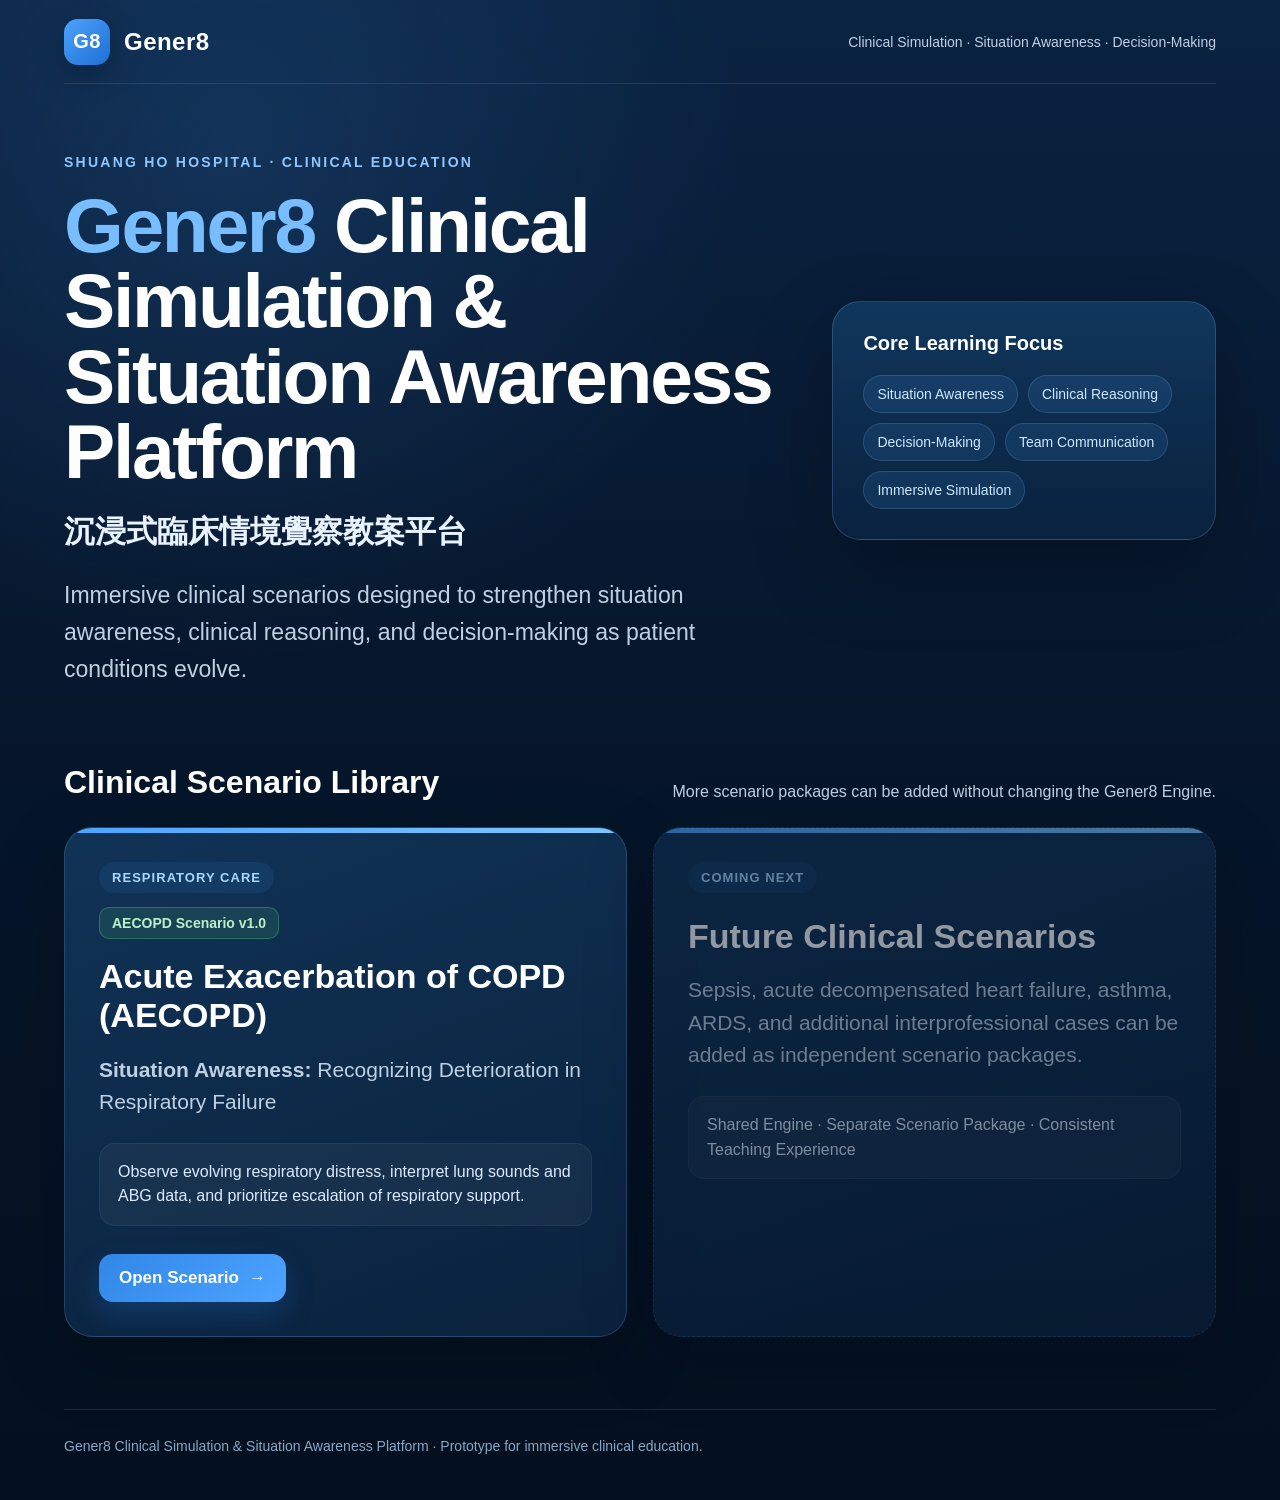
==== commit 021338df: "feat: label AECOPD Scenario v1.0 on homepage" ====
--- a/index.html
+++ b/index.html
@@ -84,7 +84,7 @@
   background:#143b63;color:#a9d7ff;font-size:13px;font-weight:800;letter-spacing:.08em;
   margin-bottom:24px
 }
-.card h3{font-size:34px;line-height:1.16;margin:0 0 18px}
+.version{display:inline-flex;align-self:flex-start;margin:-10px 0 18px;padding:7px 12px;border-radius:10px;background:rgba(82,210,115,.12);border:1px solid rgba(82,210,115,.34);color:#baf0c8;font-size:14px;font-weight:800}.card h3{font-size:34px;line-height:1.16;margin:0 0 18px}
 .card p{font-size:21px;line-height:1.55;color:var(--muted);margin:0 0 22px}
 .card .focus{
   margin-top:2px;padding:16px 18px;border-radius:16px;background:rgba(255,255,255,.045);
@@ -148,6 +148,7 @@
     <div class="grid">
       <article class="card">
         <div class="tag">RESPIRATORY CARE</div>
+        <div class="version">AECOPD Scenario v1.0</div>
         <h3>Acute Exacerbation of COPD (AECOPD)</h3>
         <p><strong>Situation Awareness:</strong> Recognizing Deterioration in Respiratory Failure</p>
         <div class="focus">
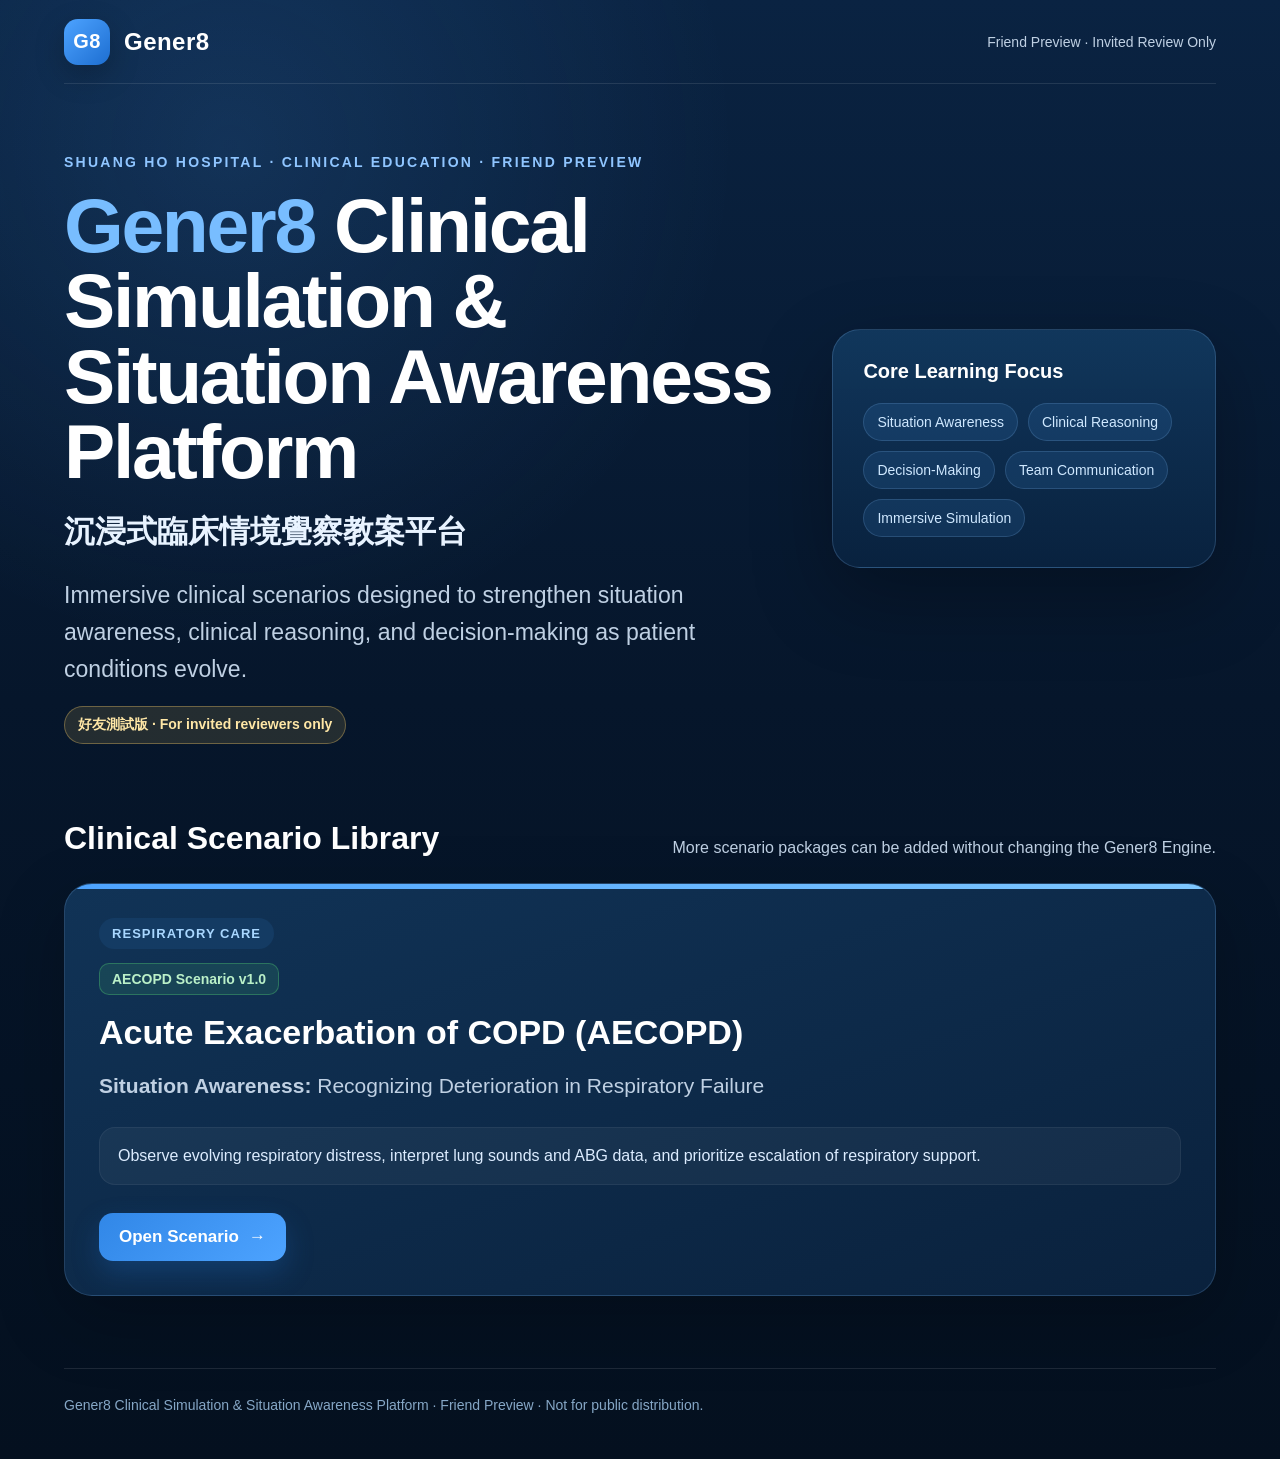
==== commit 358e470b: "feat: prepare friend-preview homepage" ====
--- a/index.html
+++ b/index.html
@@ -3,6 +3,7 @@
 <head>
 <meta charset="utf-8">
 <meta name="viewport" content="width=device-width,initial-scale=1">
+<meta name="robots" content="noindex,nofollow,noarchive">
 <title>Gener8 Clinical Simulation & Situation Awareness Platform</title>
 <style>
 :root{
@@ -115,15 +116,16 @@
       <div class="logo-mark"><span>G8</span></div>
       <div>Gener8</div>
     </div>
-    <div class="nav-note">Clinical Simulation · Situation Awareness · Decision-Making</div>
+    <div class="nav-note">Friend Preview · Invited Review Only</div>
   </nav>
 
   <header class="hero">
     <div>
-      <div class="kicker">Shuang Ho Hospital · Clinical Education</div>
+      <div class="kicker">Shuang Ho Hospital · Clinical Education · Friend Preview</div>
       <h1><span class="brand-accent">Gener8</span> Clinical Simulation &amp; Situation Awareness Platform</h1>
       <div class="zh-title">沉浸式臨床情境覺察教案平台</div>
       <p class="lead">Immersive clinical scenarios designed to strengthen situation awareness, clinical reasoning, and decision-making as patient conditions evolve.</p>
+      <div style="margin-top:18px;display:inline-flex;padding:9px 13px;border-radius:999px;background:rgba(255,209,102,.12);border:1px solid rgba(255,209,102,.34);color:#ffe7a6;font-size:14px;font-weight:800">好友測試版 · For invited reviewers only</div>
     </div>
     <aside class="hero-panel">
       <h3>Core Learning Focus</h3>
@@ -158,17 +160,11 @@
         <a class="btn" href="scenarios/aecopd/index.html">Open Scenario <span>→</span></a>
       </article>
 
-      <article class="card future-card">
-        <div class="tag">COMING NEXT</div>
-        <h3>Future Clinical Scenarios</h3>
-        <p>Sepsis, acute decompensated heart failure, asthma, ARDS, and additional interprofessional cases can be added as independent scenario packages.</p>
-        <div class="focus">Shared Engine · Separate Scenario Package · Consistent Teaching Experience</div>
-      </article>
     </div>
   </main>
 
   <footer>
-    Gener8 Clinical Simulation &amp; Situation Awareness Platform · Prototype for immersive clinical education.
+    Gener8 Clinical Simulation &amp; Situation Awareness Platform · Friend Preview · Not for public distribution.
   </footer>
 </div>
 </body>
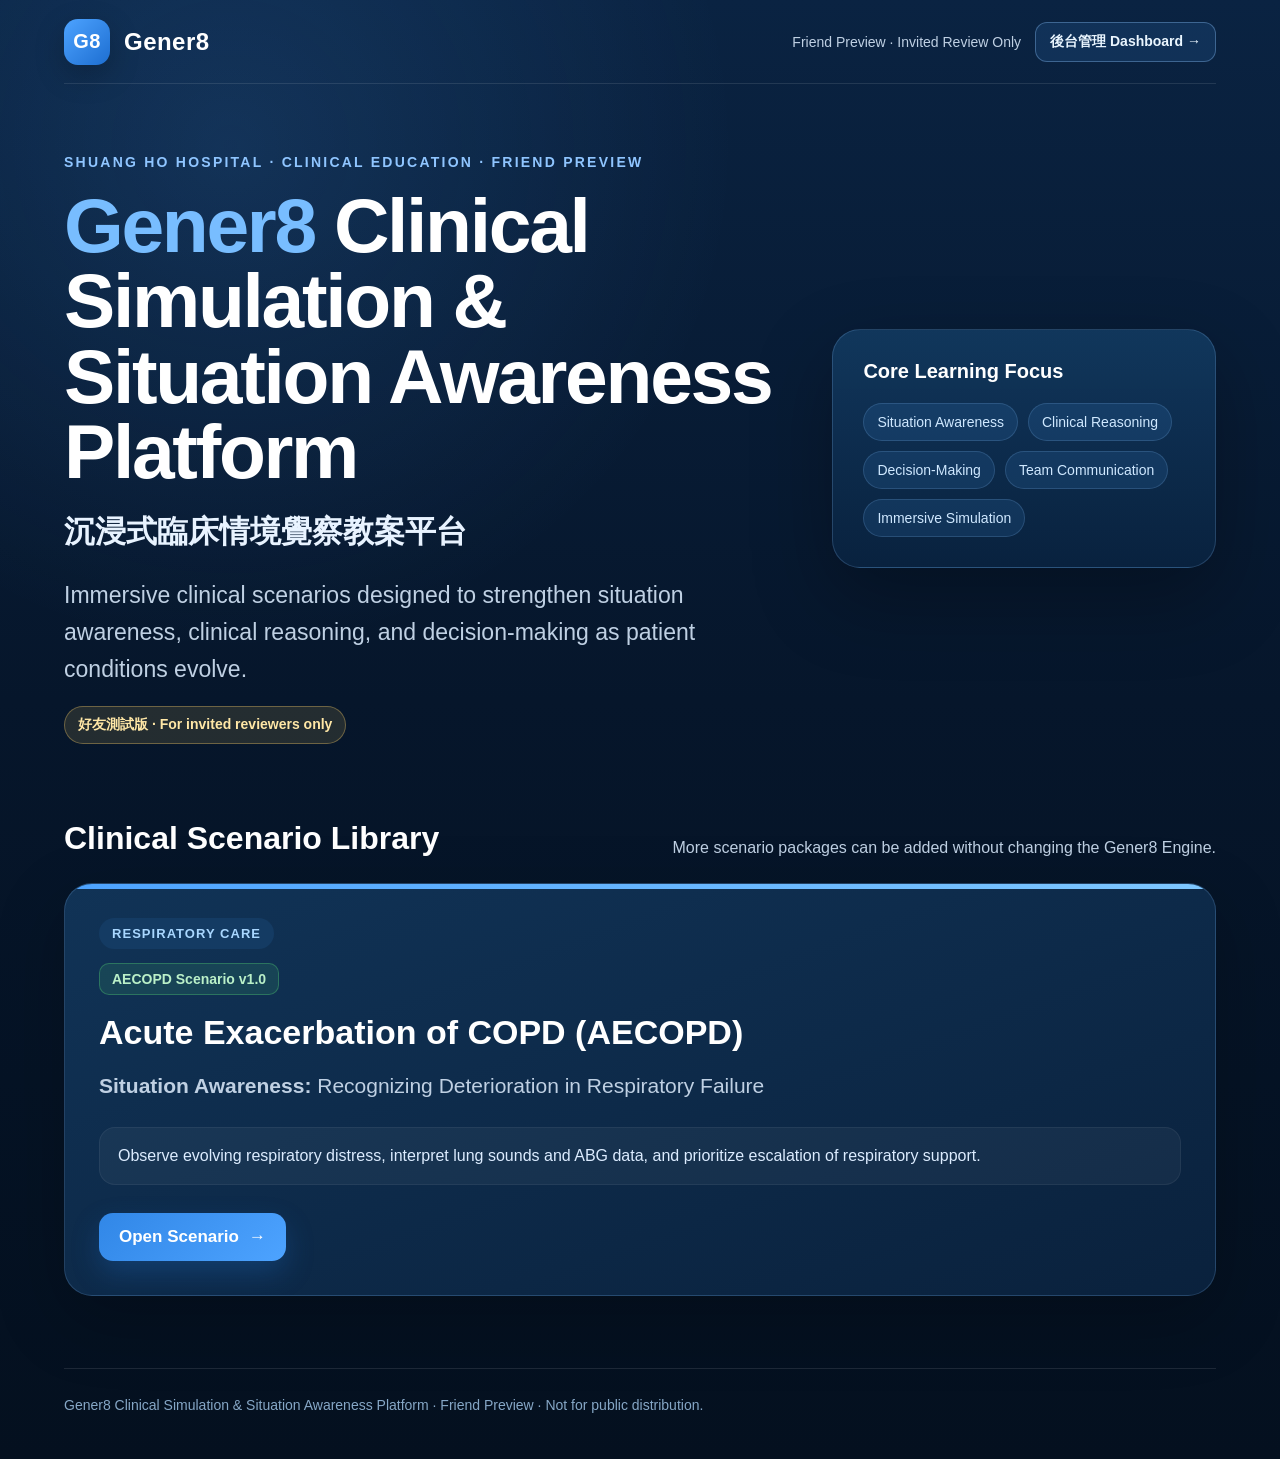
==== commit 96dba52f: "feat: add backend dashboard entry on homepage" ====
--- a/index.html
+++ b/index.html
@@ -41,7 +41,14 @@
   box-shadow:0 10px 30px rgba(0,0,0,.22)
 }
 .logo-mark span{font-size:20px}
+.nav-actions{display:flex;align-items:center;gap:14px}
 .nav-note{font-size:14px;color:var(--muted)}
+.admin-btn{
+  display:inline-flex;align-items:center;gap:8px;text-decoration:none;color:#eaf6ff;
+  border:1px solid rgba(143,197,255,.35);background:rgba(77,163,255,.12);
+  border-radius:12px;padding:10px 14px;font-size:14px;font-weight:800
+}
+.admin-btn:hover{background:rgba(77,163,255,.22);border-color:rgba(143,197,255,.6)}
 .hero{
   display:grid;grid-template-columns:minmax(0,1.3fr) minmax(320px,.7fr);
   gap:56px;align-items:center;padding:70px 0 56px
@@ -106,6 +113,7 @@
   .hero-panel{max-width:620px}
   .section-head{align-items:flex-start;flex-direction:column}
   .nav-note{display:none}
+  .admin-btn{font-size:13px;padding:9px 11px}
 }
 </style>
 </head>
@@ -116,7 +124,10 @@
       <div class="logo-mark"><span>G8</span></div>
       <div>Gener8</div>
     </div>
-    <div class="nav-note">Friend Preview · Invited Review Only</div>
+    <div class="nav-actions">
+      <div class="nav-note">Friend Preview · Invited Review Only</div>
+      <a class="admin-btn" href="admin/index.html">後台管理 Dashboard →</a>
+    </div>
   </nav>
 
   <header class="hero">
@@ -157,7 +168,7 @@
           Observe evolving respiratory distress, interpret lung sounds and ABG data, and prioritize escalation of respiratory support.
         </div>
         <div class="spacer"></div>
-        <a class="btn" href="scenarios/aecopd/index.html">Open Scenario <span>→</span></a>
+        <a class="btn" href="scenarios/aecopd/index.html?view=login">Open Scenario <span>→</span></a>
       </article>
 
     </div>
